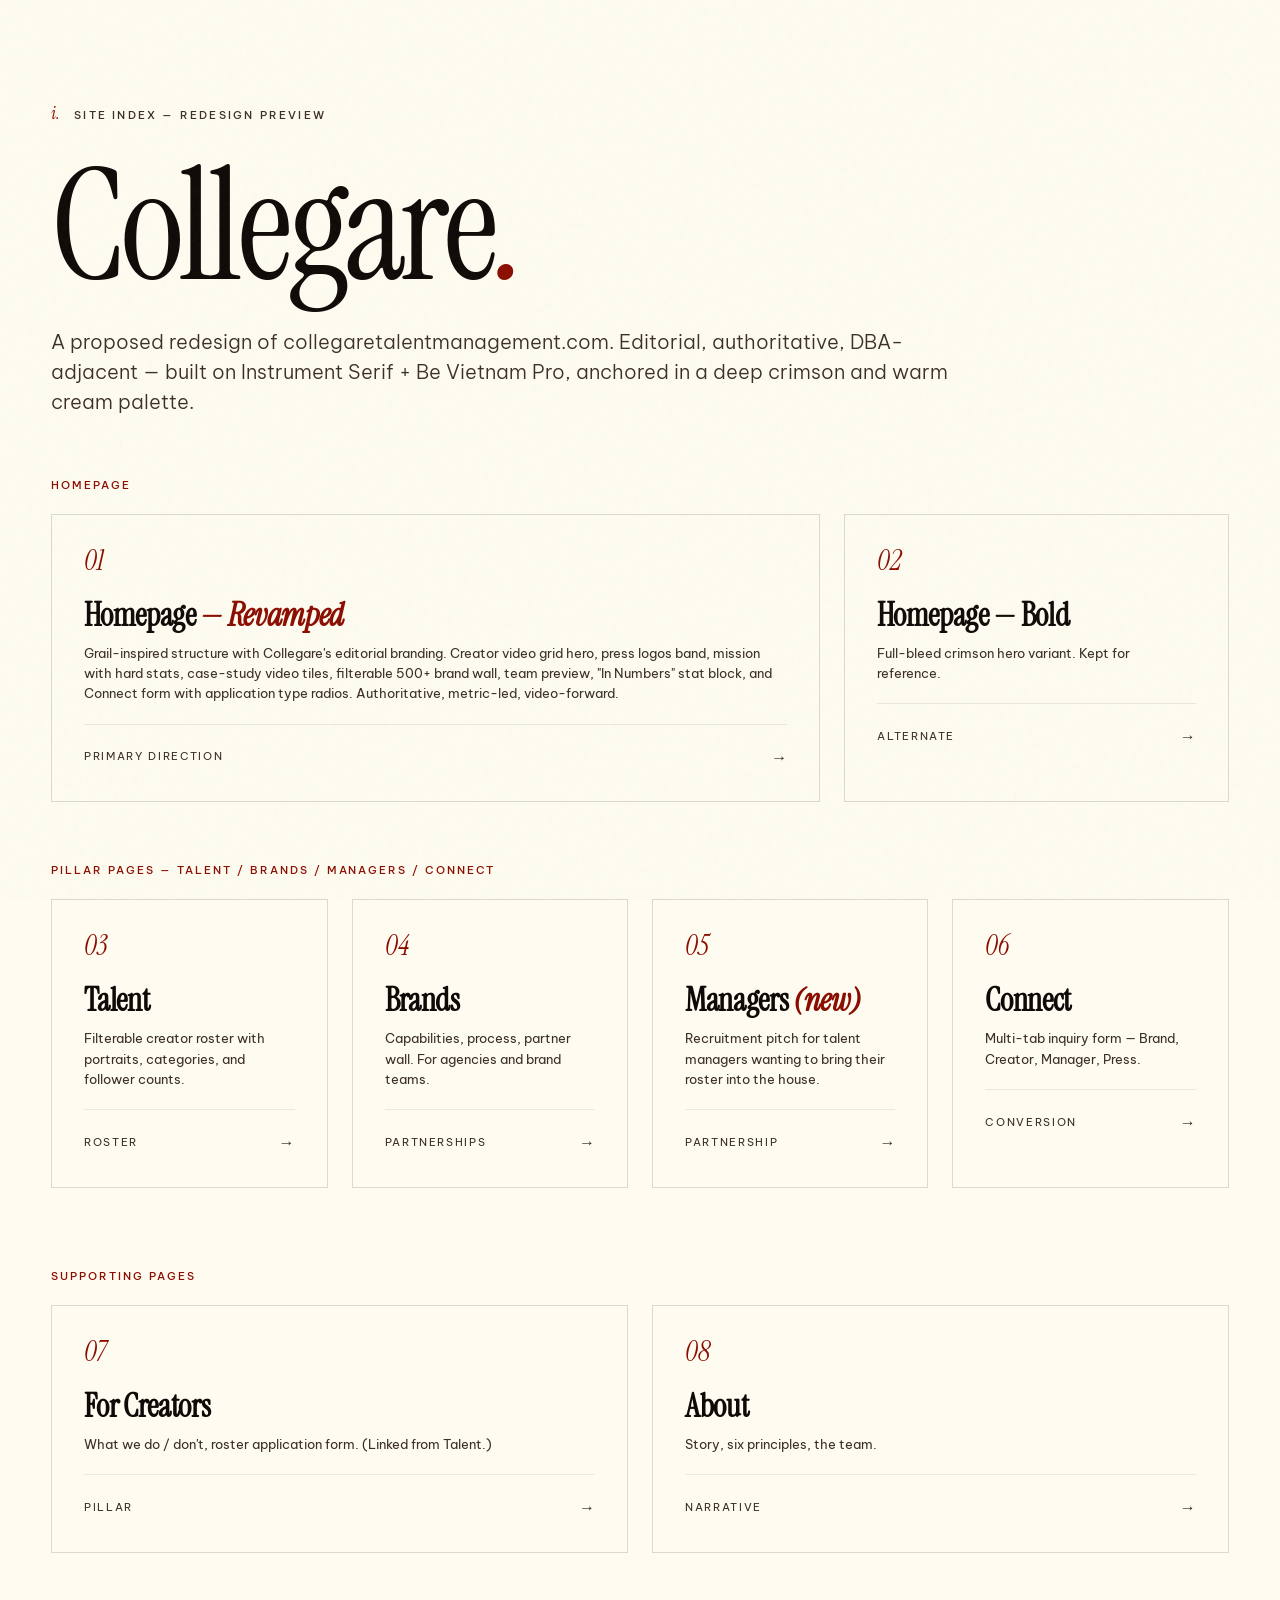
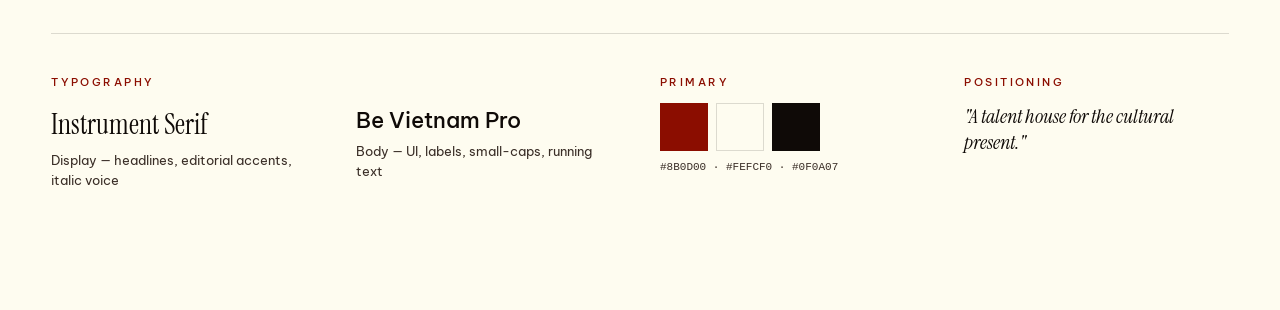
==== index.html @ 88665b4a "Add files via upload" ====
<!DOCTYPE html>
<html lang="en">
<head>
<meta charset="UTF-8">
<meta name="viewport" content="width=device-width, initial-scale=1.0">
<title>Collegare Talent — Site Index</title>
<link rel="stylesheet" href="shared/tokens.css">
<style>
  .page-card {
    display: block;
    border: 1px solid var(--line);
    padding: 32px;
    transition: all 0.3s var(--ease);
    background: var(--cream);
    text-decoration: none;
    color: inherit;
    position: relative;
  }
  .page-card:hover {
    background: var(--cream-warm);
    border-color: var(--crimson);
    transform: translateY(-4px);
  }
  .page-card .n {
    font-family: var(--display);
    font-style: italic;
    color: var(--crimson);
    font-size: 28px;
    line-height: 1;
    margin-bottom: 24px;
  }
  .page-card h3 {
    font-family: var(--display);
    font-size: 32px;
    letter-spacing: -0.01em;
    line-height: 1;
    margin-bottom: 12px;
  }
  .page-card p {
    font-size: 13px;
    color: var(--ink-soft);
    line-height: 1.55;
    margin-bottom: 20px;
  }
  .page-card .meta {
    display: flex;
    justify-content: space-between;
    align-items: center;
    padding-top: 20px;
    border-top: 1px solid var(--line-soft);
    font-size: 11px;
    letter-spacing: 0.15em;
    text-transform: uppercase;
    color: var(--ink-soft);
  }
  .page-card .meta .arrow {
    font-size: 16px;
    letter-spacing: 0;
    transition: transform 0.3s;
  }
  .page-card:hover .meta .arrow { transform: translateX(6px); color: var(--crimson); }
</style>
</head>
<body class="grain">
  <main style="padding: 100px var(--gutter) 80px; max-width: 1600px; margin: 0 auto;">
    <div style="margin-bottom: 60px;">
      <div class="index-label" style="margin-bottom: 32px;">
        <span class="num">i.</span><span>Site Index — Redesign Preview</span>
      </div>
      <h1 class="display" style="font-size: clamp(72px, 12vw, 180px); line-height: 0.88; letter-spacing: -0.03em;">
        Collegare<span style="color: var(--crimson); font-style: italic;">.</span>
      </h1>
      <p class="body-lg" style="font-size: 20px; margin-top: 32px; max-width: 70ch;">
        A proposed redesign of collegaretalentmanagement.com. Editorial, authoritative, DBA-adjacent — built on Instrument Serif + Be Vietnam Pro, anchored in a deep crimson and warm cream palette.
      </p>
    </div>

    <div style="margin-bottom: 60px;">
      <div class="eyebrow eyebrow--crimson" style="margin-bottom: 20px;">Homepage</div>
      <div style="display: grid; grid-template-columns: 2fr 1fr; gap: 24px;">
        <a href="homepage.html" class="page-card">
          <div class="n">01</div>
          <h3>Homepage <em style="color: var(--crimson);">— Revamped</em></h3>
          <p>Grail-inspired structure with Collegare's editorial branding. Creator video grid hero, press logos band, mission with hard stats, case-study video tiles, filterable 500+ brand wall, team preview, "In Numbers" stat block, and Connect form with application type radios. Authoritative, metric-led, video-forward.</p>
          <div class="meta"><span>Primary direction</span><span class="arrow">→</span></div>
        </a>
        <a href="homepage-v2.html" class="page-card">
          <div class="n">02</div>
          <h3>Homepage — Bold</h3>
          <p>Full-bleed crimson hero variant. Kept for reference.</p>
          <div class="meta"><span>Alternate</span><span class="arrow">→</span></div>
        </a>
      </div>
    </div>

    <div style="margin-bottom: 80px;">
      <div class="eyebrow eyebrow--crimson" style="margin-bottom: 20px;">Pillar Pages — Talent / Brands / Managers / Connect</div>
      <div style="display: grid; grid-template-columns: repeat(4, 1fr); gap: 24px;">
        <a href="management.html" class="page-card">
          <div class="n">03</div>
          <h3>Talent</h3>
          <p>Filterable creator roster with portraits, categories, and follower counts.</p>
          <div class="meta"><span>Roster</span><span class="arrow">→</span></div>
        </a>
        <a href="for-brands.html" class="page-card">
          <div class="n">04</div>
          <h3>Brands</h3>
          <p>Capabilities, process, partner wall. For agencies and brand teams.</p>
          <div class="meta"><span>Partnerships</span><span class="arrow">→</span></div>
        </a>
        <a href="managers.html" class="page-card">
          <div class="n">05</div>
          <h3>Managers <em style="color: var(--crimson);">(new)</em></h3>
          <p>Recruitment pitch for talent managers wanting to bring their roster into the house.</p>
          <div class="meta"><span>Partnership</span><span class="arrow">→</span></div>
        </a>
        <a href="contact.html" class="page-card">
          <div class="n">06</div>
          <h3>Connect</h3>
          <p>Multi-tab inquiry form — Brand, Creator, Manager, Press.</p>
          <div class="meta"><span>Conversion</span><span class="arrow">→</span></div>
        </a>
      </div>
    </div>

    <div style="margin-bottom: 80px;">
      <div class="eyebrow eyebrow--crimson" style="margin-bottom: 20px;">Supporting Pages</div>
      <div style="display: grid; grid-template-columns: repeat(2, 1fr); gap: 24px;">
        <a href="for-creators.html" class="page-card">
          <div class="n">07</div>
          <h3>For Creators</h3>
          <p>What we do / don't, roster application form. (Linked from Talent.)</p>
          <div class="meta"><span>Pillar</span><span class="arrow">→</span></div>
        </a>
        <a href="about.html" class="page-card">
          <div class="n">08</div>
          <h3>About</h3>
          <p>Story, six principles, the team.</p>
          <div class="meta"><span>Narrative</span><span class="arrow">→</span></div>
        </a>
      </div>
    </div>

    <div style="padding: 40px 0; border-top: 1px solid var(--line); display: grid; grid-template-columns: repeat(4, 1fr); gap: 40px;">
      <div>
        <div class="small-caps" style="color: var(--crimson); margin-bottom: 12px;">Typography</div>
        <div style="font-family: var(--display); font-size: 28px; margin-bottom: 4px;">Instrument Serif</div>
        <div style="font-size: 13px; color: var(--ink-soft);">Display — headlines, editorial accents, italic voice</div>
      </div>
      <div>
        <div class="small-caps" style="color: var(--crimson); margin-bottom: 12px;">&nbsp;</div>
        <div style="font-family: var(--body); font-size: 22px; margin-bottom: 4px; font-weight: 500;">Be Vietnam Pro</div>
        <div style="font-size: 13px; color: var(--ink-soft);">Body — UI, labels, small-caps, running text</div>
      </div>
      <div>
        <div class="small-caps" style="color: var(--crimson); margin-bottom: 12px;">Primary</div>
        <div style="display: flex; gap: 8px; margin-bottom: 8px;">
          <div style="width: 48px; height: 48px; background: #8B0D00;"></div>
          <div style="width: 48px; height: 48px; background: #FEFCF0; border: 1px solid var(--line);"></div>
          <div style="width: 48px; height: 48px; background: #0F0A07;"></div>
        </div>
        <div style="font-size: 11px; color: var(--ink-soft); font-family: monospace;">#8B0D00 · #FEFCF0 · #0F0A07</div>
      </div>
      <div>
        <div class="small-caps" style="color: var(--crimson); margin-bottom: 12px;">Positioning</div>
        <div style="font-family: var(--display); font-style: italic; font-size: 20px; line-height: 1.3;">
          "A talent house for the cultural present."
        </div>
      </div>
    </div>
  </main>
</body>
</html>
---- shared/tokens.css ----
/* Collegare Talent — Design Tokens */

@import url('https://fonts.googleapis.com/css2?family=Instrument+Serif:ital@0;1&family=Be+Vietnam+Pro:ital,wght@0,300;0,400;0,500;0,600;1,300;1,400&display=swap');

:root {
  /* Color */
  --crimson: #8B0D00;
  --crimson-deep: #5A0800;
  --crimson-ink: #2B0400;
  --cream: #FEFCF0;
  --cream-warm: #F7F1DF;
  --cream-shadow: #EFE7CF;
  --ink: #0F0A07;
  --ink-soft: #3A2E27;
  --mute: #7A6E63;
  --line: rgba(15, 10, 7, 0.14);
  --line-soft: rgba(15, 10, 7, 0.08);
  --line-crimson: rgba(139, 13, 0, 0.22);

  /* Type */
  --display: 'Instrument Serif', 'Times New Roman', serif;
  --body: 'Be Vietnam Pro', -apple-system, BlinkMacSystemFont, sans-serif;

  /* Spacing */
  --gutter: clamp(20px, 4vw, 56px);
  --section: clamp(72px, 10vw, 144px);

  /* Motion */
  --ease: cubic-bezier(0.22, 0.61, 0.36, 1);
  --ease-out: cubic-bezier(0.16, 1, 0.3, 1);
}

* { box-sizing: border-box; margin: 0; padding: 0; }

html, body {
  background: var(--cream);
  color: var(--ink);
  font-family: var(--body);
  font-size: 15px;
  line-height: 1.55;
  font-weight: 400;
  -webkit-font-smoothing: antialiased;
  -moz-osx-font-smoothing: grayscale;
  text-rendering: optimizeLegibility;
}

body {
  min-height: 100vh;
  overflow-x: hidden;
}

a { color: inherit; text-decoration: none; }

img { display: block; max-width: 100%; }

button { font: inherit; color: inherit; background: none; border: none; cursor: pointer; }

::selection { background: var(--crimson); color: var(--cream); }

/* Utility typography classes (editorial system) */

.eyebrow {
  font-family: var(--body);
  font-size: 11px;
  font-weight: 500;
  letter-spacing: 0.18em;
  text-transform: uppercase;
  color: var(--ink-soft);
}

.eyebrow--crimson { color: var(--crimson); }

.display {
  font-family: var(--display);
  font-weight: 400;
  line-height: 0.92;
  letter-spacing: -0.015em;
}

.display em {
  font-style: italic;
  color: var(--crimson);
  font-weight: 400;
}

.serif-italic {
  font-family: var(--display);
  font-style: italic;
  font-weight: 400;
}

.body-lg {
  font-size: 17px;
  line-height: 1.5;
  font-weight: 300;
  color: var(--ink-soft);
  max-width: 58ch;
}

.small-caps {
  font-size: 11px;
  letter-spacing: 0.22em;
  text-transform: uppercase;
  font-weight: 500;
}

/* Shared button */
.btn {
  display: inline-flex;
  align-items: center;
  gap: 10px;
  padding: 14px 22px;
  border-radius: 999px;
  font-size: 13px;
  letter-spacing: 0.08em;
  text-transform: uppercase;
  font-weight: 500;
  transition: all 0.35s var(--ease);
  border: 1px solid transparent;
}

.btn--primary {
  background: var(--crimson);
  color: var(--cream);
}
.btn--primary:hover {
  background: var(--crimson-ink);
}

.btn--ghost {
  background: transparent;
  color: var(--ink);
  border-color: var(--line);
}
.btn--ghost:hover {
  border-color: var(--ink);
}

.btn--cream {
  background: var(--cream);
  color: var(--ink);
}
.btn--cream:hover {
  background: var(--cream-warm);
}

.btn .arrow {
  display: inline-block;
  transition: transform 0.4s var(--ease);
}
.btn:hover .arrow { transform: translateX(4px); }

/* rule */
.rule {
  height: 1px;
  background: var(--line);
  width: 100%;
}

/* Section label (editorial index) */
.index-label {
  display: flex;
  align-items: baseline;
  gap: 14px;
  font-size: 11px;
  letter-spacing: 0.2em;
  text-transform: uppercase;
  font-weight: 500;
  color: var(--ink-soft);
}
.index-label .num {
  font-family: var(--display);
  font-style: italic;
  font-size: 18px;
  letter-spacing: 0;
  text-transform: none;
  color: var(--crimson);
}

/* Marquee */
@keyframes marqueeScroll {
  from { transform: translateX(0); }
  to { transform: translateX(-50%); }
}
.marquee-track {
  display: flex;
  gap: 60px;
  width: max-content;
  animation: marqueeScroll 40s linear infinite;
}

/* Fade-in on scroll */
.reveal {
  opacity: 0;
  transform: translateY(20px);
  transition: opacity 1s var(--ease-out), transform 1s var(--ease-out);
}
.reveal.is-in {
  opacity: 1;
  transform: translateY(0);
}

/* Grain overlay */
.grain::before {
  content: '';
  position: fixed;
  inset: 0;
  pointer-events: none;
  z-index: 9999;
  opacity: 0.035;
  background-image: url("data:image/svg+xml,%3Csvg viewBox='0 0 200 200' xmlns='http://www.w3.org/2000/svg'%3E%3Cfilter id='n'%3E%3CfeTurbulence type='fractalNoise' baseFrequency='0.9' numOctaves='3'/%3E%3C/filter%3E%3Crect width='100%25' height='100%25' filter='url(%23n)'/%3E%3C/svg%3E");
}

/* Scrollbar */
::-webkit-scrollbar { width: 10px; height: 10px; }
::-webkit-scrollbar-track { background: var(--cream); }
::-webkit-scrollbar-thumb { background: var(--line); border-radius: 10px; }
::-webkit-scrollbar-thumb:hover { background: var(--mute); }

/* Hide scrollbar on carousels */
.case-carousel::-webkit-scrollbar { display: none; }
.case-carousel { -ms-overflow-style: none; scrollbar-width: none; }

/* Typing caret blink for hero */
@keyframes caretBlink {
  to { visibility: hidden; }
}
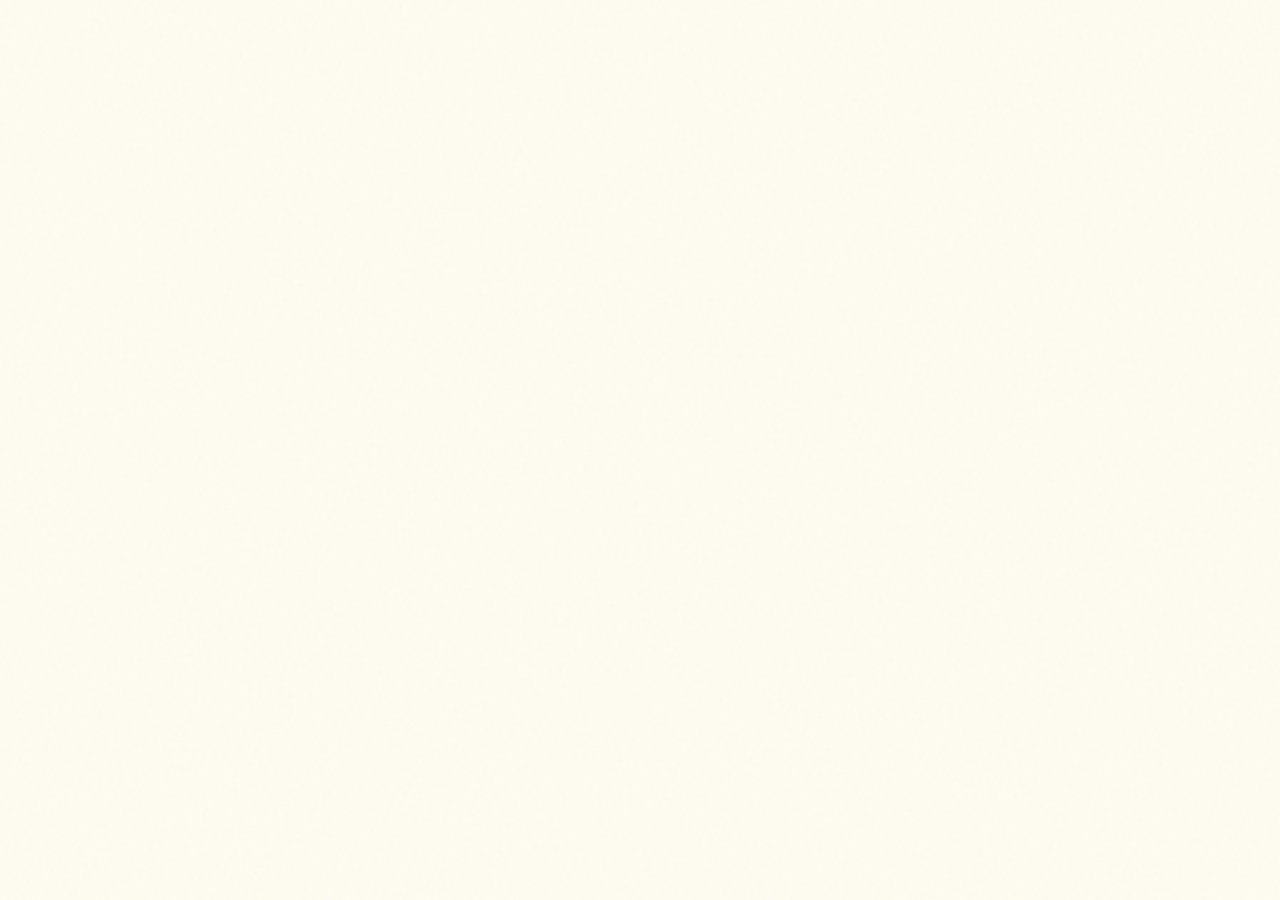
==== commit 48a87eee: "Rename homepage.html to index.html" ====
--- a/index.html
+++ b/index.html
@@ -3,171 +3,20 @@
 <head>
 <meta charset="UTF-8">
 <meta name="viewport" content="width=device-width, initial-scale=1.0">
-<title>Collegare Talent — Site Index</title>
+<title>Collegare Talent Management — A Creator House</title>
 <link rel="stylesheet" href="shared/tokens.css">
-<style>
-  .page-card {
-    display: block;
-    border: 1px solid var(--line);
-    padding: 32px;
-    transition: all 0.3s var(--ease);
-    background: var(--cream);
-    text-decoration: none;
-    color: inherit;
-    position: relative;
-  }
-  .page-card:hover {
-    background: var(--cream-warm);
-    border-color: var(--crimson);
-    transform: translateY(-4px);
-  }
-  .page-card .n {
-    font-family: var(--display);
-    font-style: italic;
-    color: var(--crimson);
-    font-size: 28px;
-    line-height: 1;
-    margin-bottom: 24px;
-  }
-  .page-card h3 {
-    font-family: var(--display);
-    font-size: 32px;
-    letter-spacing: -0.01em;
-    line-height: 1;
-    margin-bottom: 12px;
-  }
-  .page-card p {
-    font-size: 13px;
-    color: var(--ink-soft);
-    line-height: 1.55;
-    margin-bottom: 20px;
-  }
-  .page-card .meta {
-    display: flex;
-    justify-content: space-between;
-    align-items: center;
-    padding-top: 20px;
-    border-top: 1px solid var(--line-soft);
-    font-size: 11px;
-    letter-spacing: 0.15em;
-    text-transform: uppercase;
-    color: var(--ink-soft);
-  }
-  .page-card .meta .arrow {
-    font-size: 16px;
-    letter-spacing: 0;
-    transition: transform 0.3s;
-  }
-  .page-card:hover .meta .arrow { transform: translateX(6px); color: var(--crimson); }
-</style>
 </head>
 <body class="grain">
-  <main style="padding: 100px var(--gutter) 80px; max-width: 1600px; margin: 0 auto;">
-    <div style="margin-bottom: 60px;">
-      <div class="index-label" style="margin-bottom: 32px;">
-        <span class="num">i.</span><span>Site Index — Redesign Preview</span>
-      </div>
-      <h1 class="display" style="font-size: clamp(72px, 12vw, 180px); line-height: 0.88; letter-spacing: -0.03em;">
-        Collegare<span style="color: var(--crimson); font-style: italic;">.</span>
-      </h1>
-      <p class="body-lg" style="font-size: 20px; margin-top: 32px; max-width: 70ch;">
-        A proposed redesign of collegaretalentmanagement.com. Editorial, authoritative, DBA-adjacent — built on Instrument Serif + Be Vietnam Pro, anchored in a deep crimson and warm cream palette.
-      </p>
-    </div>
-
-    <div style="margin-bottom: 60px;">
-      <div class="eyebrow eyebrow--crimson" style="margin-bottom: 20px;">Homepage</div>
-      <div style="display: grid; grid-template-columns: 2fr 1fr; gap: 24px;">
-        <a href="homepage.html" class="page-card">
-          <div class="n">01</div>
-          <h3>Homepage <em style="color: var(--crimson);">— Revamped</em></h3>
-          <p>Grail-inspired structure with Collegare's editorial branding. Creator video grid hero, press logos band, mission with hard stats, case-study video tiles, filterable 500+ brand wall, team preview, "In Numbers" stat block, and Connect form with application type radios. Authoritative, metric-led, video-forward.</p>
-          <div class="meta"><span>Primary direction</span><span class="arrow">→</span></div>
-        </a>
-        <a href="homepage-v2.html" class="page-card">
-          <div class="n">02</div>
-          <h3>Homepage — Bold</h3>
-          <p>Full-bleed crimson hero variant. Kept for reference.</p>
-          <div class="meta"><span>Alternate</span><span class="arrow">→</span></div>
-        </a>
-      </div>
-    </div>
-
-    <div style="margin-bottom: 80px;">
-      <div class="eyebrow eyebrow--crimson" style="margin-bottom: 20px;">Pillar Pages — Talent / Brands / Managers / Connect</div>
-      <div style="display: grid; grid-template-columns: repeat(4, 1fr); gap: 24px;">
-        <a href="management.html" class="page-card">
-          <div class="n">03</div>
-          <h3>Talent</h3>
-          <p>Filterable creator roster with portraits, categories, and follower counts.</p>
-          <div class="meta"><span>Roster</span><span class="arrow">→</span></div>
-        </a>
-        <a href="for-brands.html" class="page-card">
-          <div class="n">04</div>
-          <h3>Brands</h3>
-          <p>Capabilities, process, partner wall. For agencies and brand teams.</p>
-          <div class="meta"><span>Partnerships</span><span class="arrow">→</span></div>
-        </a>
-        <a href="managers.html" class="page-card">
-          <div class="n">05</div>
-          <h3>Managers <em style="color: var(--crimson);">(new)</em></h3>
-          <p>Recruitment pitch for talent managers wanting to bring their roster into the house.</p>
-          <div class="meta"><span>Partnership</span><span class="arrow">→</span></div>
-        </a>
-        <a href="contact.html" class="page-card">
-          <div class="n">06</div>
-          <h3>Connect</h3>
-          <p>Multi-tab inquiry form — Brand, Creator, Manager, Press.</p>
-          <div class="meta"><span>Conversion</span><span class="arrow">→</span></div>
-        </a>
-      </div>
-    </div>
-
-    <div style="margin-bottom: 80px;">
-      <div class="eyebrow eyebrow--crimson" style="margin-bottom: 20px;">Supporting Pages</div>
-      <div style="display: grid; grid-template-columns: repeat(2, 1fr); gap: 24px;">
-        <a href="for-creators.html" class="page-card">
-          <div class="n">07</div>
-          <h3>For Creators</h3>
-          <p>What we do / don't, roster application form. (Linked from Talent.)</p>
-          <div class="meta"><span>Pillar</span><span class="arrow">→</span></div>
-        </a>
-        <a href="about.html" class="page-card">
-          <div class="n">08</div>
-          <h3>About</h3>
-          <p>Story, six principles, the team.</p>
-          <div class="meta"><span>Narrative</span><span class="arrow">→</span></div>
-        </a>
-      </div>
-    </div>
-
-    <div style="padding: 40px 0; border-top: 1px solid var(--line); display: grid; grid-template-columns: repeat(4, 1fr); gap: 40px;">
-      <div>
-        <div class="small-caps" style="color: var(--crimson); margin-bottom: 12px;">Typography</div>
-        <div style="font-family: var(--display); font-size: 28px; margin-bottom: 4px;">Instrument Serif</div>
-        <div style="font-size: 13px; color: var(--ink-soft);">Display — headlines, editorial accents, italic voice</div>
-      </div>
-      <div>
-        <div class="small-caps" style="color: var(--crimson); margin-bottom: 12px;">&nbsp;</div>
-        <div style="font-family: var(--body); font-size: 22px; margin-bottom: 4px; font-weight: 500;">Be Vietnam Pro</div>
-        <div style="font-size: 13px; color: var(--ink-soft);">Body — UI, labels, small-caps, running text</div>
-      </div>
-      <div>
-        <div class="small-caps" style="color: var(--crimson); margin-bottom: 12px;">Primary</div>
-        <div style="display: flex; gap: 8px; margin-bottom: 8px;">
-          <div style="width: 48px; height: 48px; background: #8B0D00;"></div>
-          <div style="width: 48px; height: 48px; background: #FEFCF0; border: 1px solid var(--line);"></div>
-          <div style="width: 48px; height: 48px; background: #0F0A07;"></div>
-        </div>
-        <div style="font-size: 11px; color: var(--ink-soft); font-family: monospace;">#8B0D00 · #FEFCF0 · #0F0A07</div>
-      </div>
-      <div>
-        <div class="small-caps" style="color: var(--crimson); margin-bottom: 12px;">Positioning</div>
-        <div style="font-family: var(--display); font-style: italic; font-size: 20px; line-height: 1.3;">
-          "A talent house for the cultural present."
-        </div>
-      </div>
-    </div>
-  </main>
+  <div id="root"></div>
+  <script src="https://unpkg.com/react@18.3.1/umd/react.development.js" integrity="sha384-hD6/rw4ppMLGNu3tX5cjIb+uRZ7UkRJ6BPkLpg4hAu/6onKUg4lLsHAs9EBPT82L" crossorigin="anonymous"></script>
+  <script src="https://unpkg.com/react-dom@18.3.1/umd/react-dom.development.js" integrity="sha384-u6aeetuaXnQ38mYT8rp6sbXaQe3NL9t+IBXmnYxwkUI2Hw4bsp2Wvmx4yRQF1uAm" crossorigin="anonymous"></script>
+  <script src="https://unpkg.com/@babel/standalone@7.29.0/babel.min.js" integrity="sha384-m08KidiNqLdpJqLq95G/LEi8Qvjl/xUYll3QILypMoQ65QorJ9Lvtp2RXYGBFj1y" crossorigin="anonymous"></script>
+  <script type="text/babel" src="shared/chrome.jsx"></script>
+  <script type="text/babel" src="shared/images.jsx"></script>
+  <script type="text/babel" src="shared/videos.jsx"></script>
+  <script type="text/babel" src="shared/photos.jsx"></script>
+  <script type="text/babel" src="shared/faq.jsx"></script>
+  <script type="text/babel" src="shared/carousel.jsx"></script>
+  <script type="text/babel" src="pages/homepage.jsx"></script>
 </body>
 </html>
